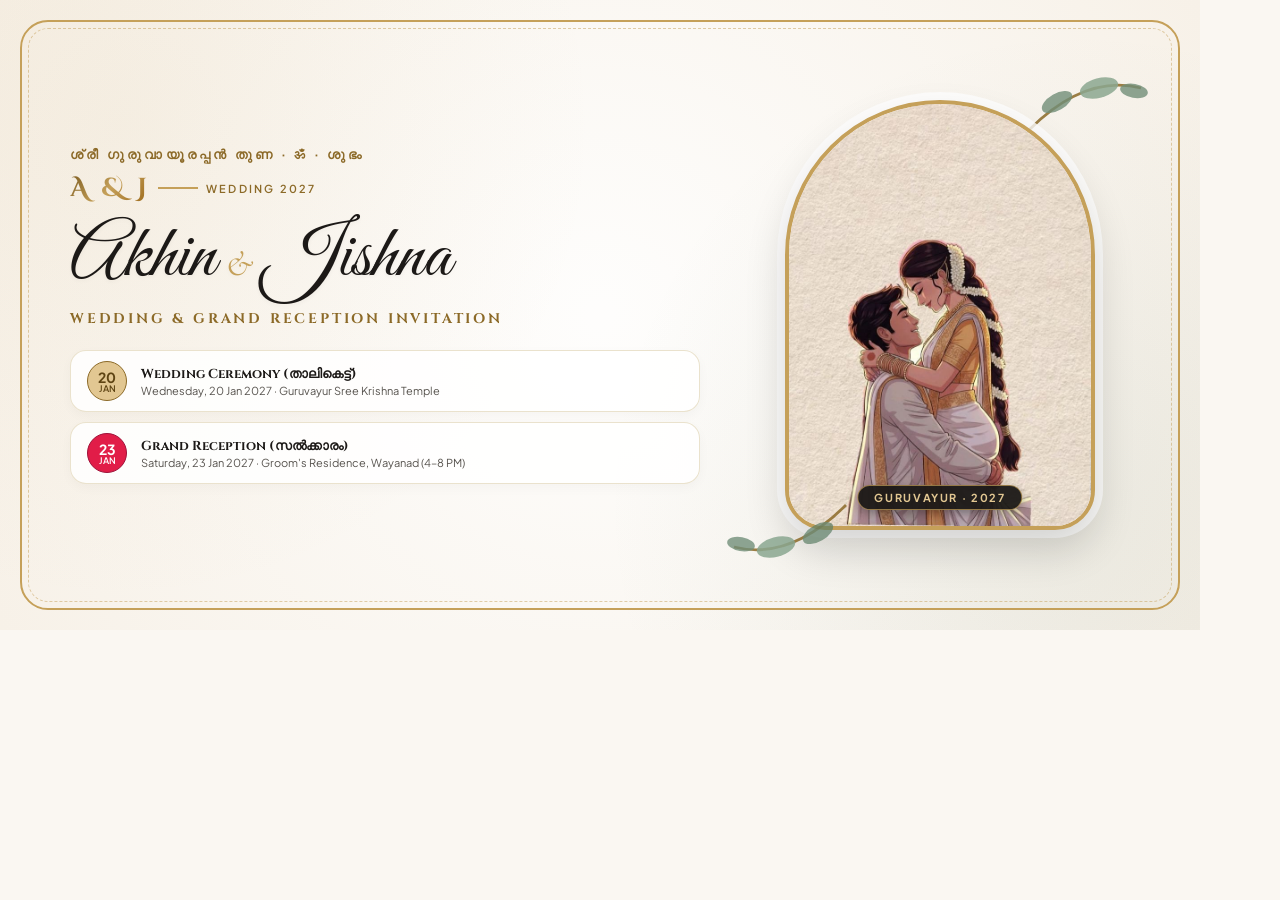
==== public/og-cover.html @ 8d6c04bd "feat: initialize wedding invitation app scaffold Add base layout, styling, and core components for t" ====
<!doctype html>
<html lang="en">
  <head>
    <meta charset="UTF-8" />
    <title>OG Cover Preview</title>
    <link rel="preconnect" href="https://fonts.googleapis.com" />
    <link rel="preconnect" href="https://fonts.gstatic.com" crossorigin />
    <link href="https://fonts.googleapis.com/css2?family=Cinzel+Decorative:wght@700&family=Cinzel:wght@600;700;800&family=Cormorant+Garamond:ital,wght@0,600;1,400;1,600&family=Great+Vibes&family=Pinyon+Script&family=Plus+Jakarta+Sans:wght@500;600;700&display=swap" rel="stylesheet" />
    <style>
      * {
        margin: 0;
        padding: 0;
        box-sizing: border-box;
      }
      body {
        width: 1200px;
        height: 630px;
        overflow: hidden;
        background-color: #FAF7F2;
        font-family: 'Plus Jakarta Sans', sans-serif;
        color: #2C241B;
        position: relative;
        display: flex;
        align-items: center;
        justify-content: center;
      }
      .bg-texture {
        position: absolute;
        inset: 0;
        background-image: radial-gradient(circle at 10% 20%, rgba(197, 160, 89, 0.08) 0%, transparent 40%),
                          radial-gradient(circle at 90% 80%, rgba(74, 107, 83, 0.08) 0%, transparent 40%),
                          radial-gradient(circle at 50% 50%, rgba(255, 255, 255, 0.8) 0%, rgba(245, 237, 225, 0.6) 100%);
      }
      .card-border {
        position: absolute;
        inset: 20px;
        border: 2px solid #C5A059;
        border-radius: 28px;
        pointer-events: none;
      }
      .card-inner-border {
        position: absolute;
        inset: 28px;
        border: 1px dashed rgba(197, 160, 89, 0.5);
        border-radius: 20px;
        pointer-events: none;
      }
      .container {
        position: relative;
        z-index: 10;
        width: 100%;
        height: 100%;
        padding: 50px 70px;
        display: flex;
        align-items: center;
        justify-content: space-between;
      }
      .left-col {
        flex: 1;
        max-width: 630px;
        display: flex;
        flex-direction: column;
        justify-content: center;
      }
      .invocation {
        font-size: 13px;
        font-weight: 700;
        letter-spacing: 0.25em;
        text-transform: uppercase;
        color: #8C6A28;
        margin-bottom: 8px;
      }
      .monogram-badge {
        display: inline-flex;
        align-items: center;
        gap: 8px;
        margin-bottom: 12px;
      }
      .monogram {
        font-family: 'Cinzel Decorative', serif;
        font-size: 26px;
        font-weight: 700;
        letter-spacing: 3px;
        color: #996515;
        background: linear-gradient(135deg, #7A5A1F 0%, #C5A059 50%, #996515 100%);
        -webkit-background-clip: text;
        -webkit-text-fill-color: transparent;
      }
      .monogram-divider {
        width: 40px;
        height: 1.5px;
        background: #C5A059;
      }
      .couple-names {
        font-family: 'Great Vibes', cursive;
        font-size: 76px;
        line-height: 1.05;
        color: #1C1917;
        margin-bottom: 12px;
        text-shadow: 0 2px 4px rgba(0,0,0,0.04);
      }
      .couple-names span {
        font-family: 'Cormorant Garamond', Georgia, serif;
        font-style: italic;
        font-size: 36px;
        color: #C5A059;
        margin: 0 10px;
      }
      .subtitle {
        font-family: 'Cinzel', serif;
        font-size: 14px;
        font-weight: 700;
        letter-spacing: 0.2em;
        text-transform: uppercase;
        color: #8C6A28;
        margin-bottom: 22px;
      }
      .event-badges {
        display: flex;
        flex-direction: column;
        gap: 10px;
      }
      .event-item {
        display: flex;
        align-items: center;
        gap: 14px;
        background: rgba(255, 255, 255, 0.85);
        border: 1px solid rgba(232, 223, 200, 0.9);
        padding: 10px 16px;
        border-radius: 16px;
        box-shadow: 0 4px 12px rgba(0,0,0,0.03);
      }
      .event-circle {
        width: 40px;
        height: 40px;
        border-radius: 50%;
        display: flex;
        flex-direction: column;
        align-items: center;
        justify-content: center;
        font-weight: 700;
        font-size: 14px;
        line-height: 1;
        flex-shrink: 0;
      }
      .event-circle.gold {
        background: #E2C792;
        color: #5E4413;
        border: 1.5px solid #8C6A28;
      }
      .event-circle.rose {
        background: #E11D48;
        color: #FFFFFF;
        border: 1.5px solid #9F1239;
      }
      .event-circle span {
        font-size: 9px;
        font-weight: 600;
        text-transform: uppercase;
      }
      .event-info h4 {
        font-family: 'Cinzel', serif;
        font-size: 13px;
        font-weight: 700;
        color: #1C1917;
      }
      .event-info p {
        font-size: 11px;
        color: #57534E;
        margin-top: 1px;
      }
      .right-col {
        position: relative;
        width: 380px;
        height: 480px;
        display: flex;
        align-items: center;
        justify-content: center;
      }
      .portrait-frame {
        position: relative;
        width: 310px;
        height: 430px;
        border-radius: 155px 155px 40px 40px;
        overflow: hidden;
        border: 4px solid #C5A059;
        box-shadow: 0 20px 40px rgba(0, 0, 0, 0.16), 0 0 0 8px rgba(255, 255, 255, 0.8);
        background: #F5EDE1;
      }
      .portrait-img {
        width: 100%;
        height: 100%;
        object-fit: cover;
        object-position: bottom center;
      }
      .portrait-badge {
        position: absolute;
        bottom: 16px;
        left: 50%;
        transform: translateX(-50%);
        background: rgba(28, 25, 23, 0.95);
        color: #E2C792;
        border: 1px solid rgba(197, 160, 89, 0.7);
        padding: 5px 16px;
        border-radius: 30px;
        font-size: 11px;
        font-weight: 700;
        letter-spacing: 0.15em;
        text-transform: uppercase;
        white-space: nowrap;
        box-shadow: 0 4px 10px rgba(0,0,0,0.3);
      }
      .botanical-top {
        position: absolute;
        top: -15px;
        right: -25px;
        width: 140px;
        opacity: 0.85;
      }
      .botanical-bottom {
        position: absolute;
        bottom: -20px;
        left: -30px;
        width: 140px;
        opacity: 0.85;
        transform: rotate(180deg);
      }
    </style>
  </head>
  <body>
    <div class="bg-texture"></div>
    <div class="card-border"></div>
    <div class="card-inner-border"></div>

    <div class="container">
      <!-- Left Details Column -->
      <div class="left-col">
        <div class="invocation">ശ്രീ ഗുരുവായൂരപ്പൻ തുണ · ॐ · ശുഭം</div>

        <div class="monogram-badge">
          <span class="monogram">A & J</span>
          <div class="monogram-divider"></div>
          <span style="font-size: 11px; font-weight: 600; color: #8C6A28; letter-spacing: 0.2em; text-transform: uppercase;">Wedding 2027</span>
        </div>

        <div class="couple-names">
          Akhin<span>&</span>Jishna
        </div>

        <div class="subtitle">Wedding & Grand Reception Invitation</div>

        <div class="event-badges">
          <div class="event-item">
            <div class="event-circle gold">
              20
              <span>Jan</span>
            </div>
            <div class="event-info">
              <h4>Wedding Ceremony (താലികെട്ട്)</h4>
              <p>Wednesday, 20 Jan 2027 · Guruvayur Sree Krishna Temple</p>
            </div>
          </div>

          <div class="event-item">
            <div class="event-circle rose">
              23
              <span>Jan</span>
            </div>
            <div class="event-info">
              <h4>Grand Reception (സൽക്കാരം)</h4>
              <p>Saturday, 23 Jan 2027 · Groom's Residence, Wayanad (4–8 PM)</p>
            </div>
          </div>
        </div>
      </div>

      <!-- Right Portrait Column -->
      <div class="right-col">
        <!-- SVG Botanical leaf top -->
        <svg class="botanical-top" viewBox="0 0 100 60" fill="none" xmlns="http://www.w3.org/2000/svg">
          <path d="M10 50 Q 50 10, 90 20" stroke="#8C6A28" stroke-width="2" fill="none"/>
          <ellipse cx="30" cy="30" rx="12" ry="6" transform="rotate(-30 30 30)" fill="#5A7D64" opacity="0.8"/>
          <ellipse cx="60" cy="20" rx="14" ry="7" transform="rotate(-15 60 20)" fill="#789A80" opacity="0.85"/>
          <ellipse cx="85" cy="22" rx="10" ry="5" transform="rotate(10 85 22)" fill="#5A7D64" opacity="0.8"/>
        </svg>

        <div class="portrait-frame">
          <img class="portrait-img" src="./assets/aistudio/IMG_4027_7c393d31.jpeg" alt="Akhin & Jishna" />
          <div class="portrait-badge">Guruvayur · 2027</div>
        </div>

        <!-- SVG Botanical leaf bottom -->
        <svg class="botanical-bottom" viewBox="0 0 100 60" fill="none" xmlns="http://www.w3.org/2000/svg">
          <path d="M10 50 Q 50 10, 90 20" stroke="#8C6A28" stroke-width="2" fill="none"/>
          <ellipse cx="30" cy="30" rx="12" ry="6" transform="rotate(-30 30 30)" fill="#5A7D64" opacity="0.8"/>
          <ellipse cx="60" cy="20" rx="14" ry="7" transform="rotate(-15 60 20)" fill="#789A80" opacity="0.85"/>
          <ellipse cx="85" cy="22" rx="10" ry="5" transform="rotate(10 85 22)" fill="#5A7D64" opacity="0.8"/>
        </svg>
      </div>
    </div>
  </body>
</html>
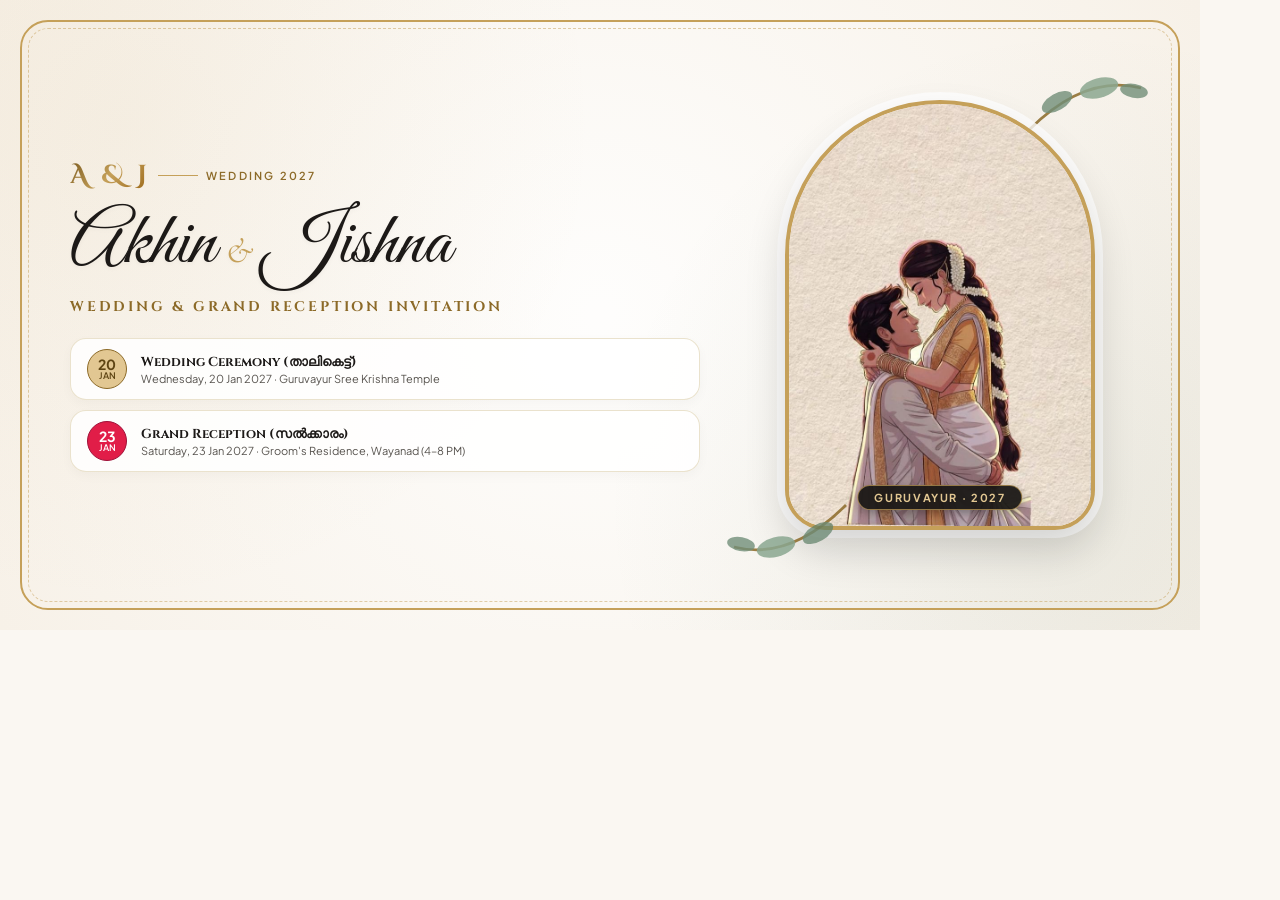
==== commit f7d3e9f7: "refactor: simplify layout and remove invocations - Remove traditional invocations from UI and header" ====
--- a/public/og-cover.html
+++ b/public/og-cover.html
@@ -235,8 +235,6 @@
     <div class="container">
       <!-- Left Details Column -->
       <div class="left-col">
-        <div class="invocation">ശ്രീ ഗുരുവായൂരപ്പൻ തുണ · ॐ · ശുഭം</div>
-
         <div class="monogram-badge">
           <span class="monogram">A & J</span>
           <div class="monogram-divider"></div>
